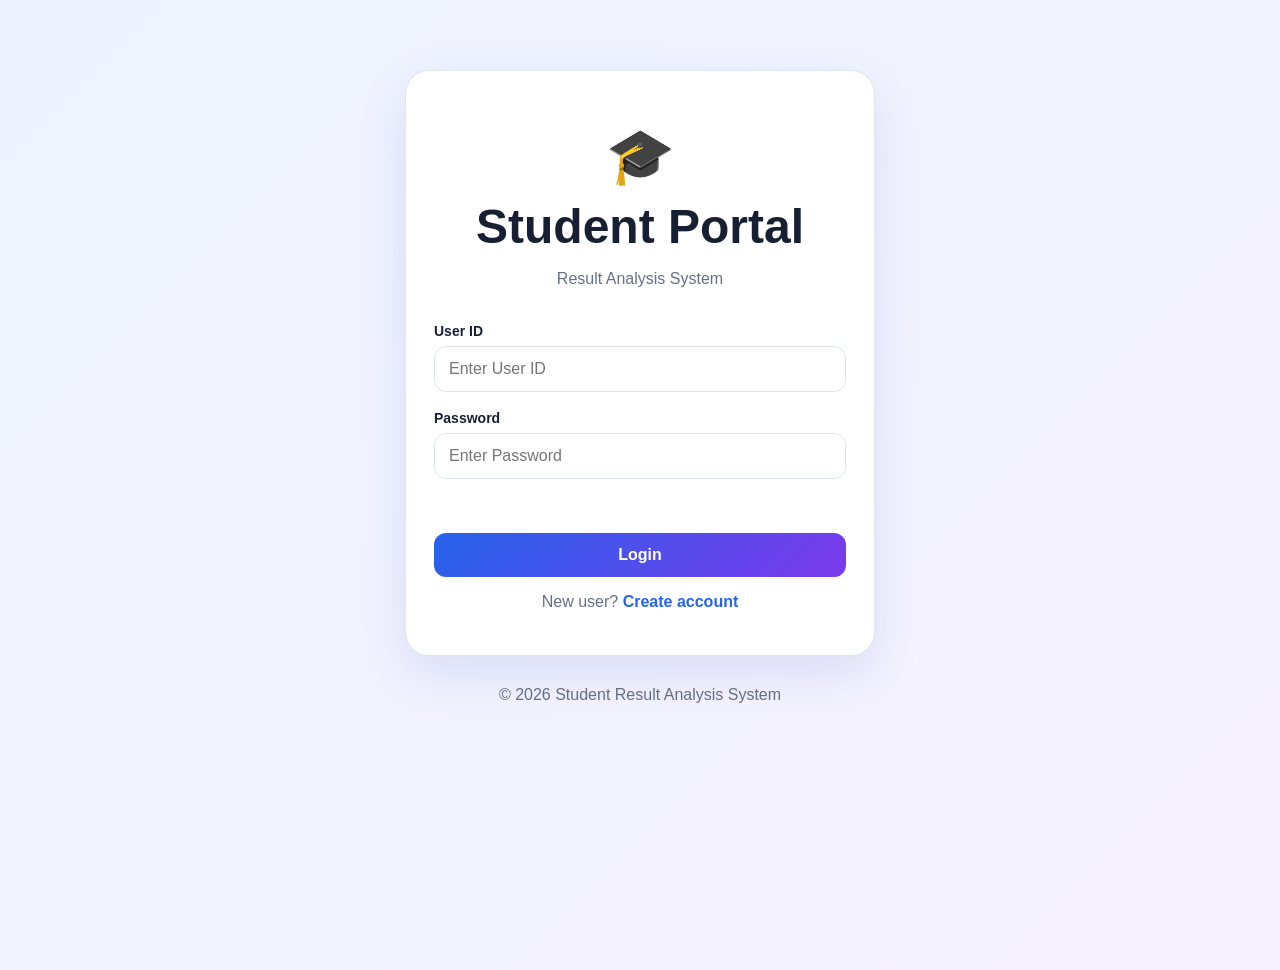
==== Frontend_Development/index.html @ 5ea8627a "fix: make Excel upload workflow responsive" ====
<!doctype html>
<html lang="en">

<head>
    <meta charset="UTF-8">
    <meta name="viewport" content="width=device-width,initial-scale=1">
    <title>Result Analysis | Login</title>
    <link rel="stylesheet" href="styles.css">
</head>

<body>
    <div class="auth-wrap">
        <div class="card">
            <div class="center">
                <div class="hero">
                    <div class="icon">🎓</div>
                    <h1>Student Portal</h1>
                    <p>Result Analysis System</p>
                </div>
            </div>
            <form id="loginForm" autocomplete="on">
                <div class="field"><label for="userId">User ID</label><input id="userId" name="userId"
                        autocomplete="username" required placeholder="Enter User ID"></div><br>
                <div class="field"><label for="password">Password</label><input id="password" name="password"
                        type="password" autocomplete="current-password" required placeholder="Enter Password"></div>
                <p id="loginMessage" class="message"></p><button class="btn" style="width:100%">Login</button>
            </form>
            <p class="center muted">New user? <button class="link-btn" id="createAccount" type="button">Create
                    account</button></p>
        </div>
        <div class="footer">© 2026 Student Result Analysis System</div>
    </div>
    <script src="config.js"></script>
    <script src="script.js"></script>
</body>

</html>
---- Frontend_Development/styles.css ----
:root {
    --bg: #eef4ff;
    --card: #fff;
    --text: #172033;
    --muted: #667085;
    --primary: #2563eb;
    --primary2: #7c3aed;
    --border: #dbe4f0;
    --success: #15803d;
    --danger: #dc2626;
    --shadow: 0 18px 50px rgba(30, 64, 175, .12)
}

* {
    box-sizing: border-box
}

body {
    margin: 0;
    font-family: Inter, Segoe UI, Arial, sans-serif;
    color: var(--text);
    background: linear-gradient(135deg, #eef4ff, #f7f2ff);
    min-height: 100vh
}

button,
input,
select {
    font: inherit
}

button {
    cursor: pointer
}

.topbar {
    padding: 22px 7%;
    display: flex;
    justify-content: space-between;
    align-items: center
}

.brand {
    font-weight: 800;
    font-size: 22px
}

.brand span {
    color: var(--primary)
}

.page {
    width: min(1100px, 92%);
    margin: 25px auto 50px
}

.hero {
    text-align: center;
    margin: 25px 0 35px
}

.hero .icon {
    font-size: 55px
}

.hero h1 {
    margin: 10px 0 6px;
    font-size: clamp(30px, 5vw, 48px)
}

.hero p,
.subtitle {
    color: var(--muted)
}

.card {
    background: rgba(255, 255, 255, .94);
    border: 1px solid rgba(219, 228, 240, .9);
    border-radius: 24px;
    padding: 28px;
    box-shadow: var(--shadow)
}

.form-grid {
    display: grid;
    grid-template-columns: repeat(2, 1fr);
    gap: 18px
}

.field {
    display: flex;
    flex-direction: column;
    gap: 7px
}

.field.full {
    grid-column: 1/-1
}

.field label {
    font-weight: 700;
    font-size: 14px
}

.field input,
.field select {
    border: 1px solid var(--border);
    border-radius: 12px;
    padding: 13px 14px;
    outline: none;
    background: #fff
}

.field input:focus,
.field select:focus {
    border-color: var(--primary);
    box-shadow: 0 0 0 3px rgba(37, 99, 235, .12)
}

.btn {
    border: 0;
    border-radius: 12px;
    padding: 13px 18px;
    background: linear-gradient(135deg, var(--primary), var(--primary2));
    color: #fff;
    font-weight: 800
}

.btn.secondary {
    background: #eef4ff;
    color: var(--primary)
}

.btn.danger {
    background: #fee2e2;
    color: #b91c1c
}

.actions {
    display: flex;
    gap: 12px;
    flex-wrap: wrap;
    margin-top: 20px
}

.message {
    min-height: 22px;
    font-weight: 700
}

.muted {
    color: var(--muted)
}

.captcha {
    display: flex;
    align-items: center;
    gap: 10px
}

.captcha-code {
    font-weight: 900;
    letter-spacing: 5px;
    padding: 12px 16px;
    border-radius: 12px;
    background: #eef4ff;
    color: #1d4ed8
}

.center {
    text-align: center
}

.auth-wrap {
    width: min(470px, 92%);
    margin: 70px auto
}

.auth-wrap .card {
    text-align: left
}

.link-btn {
    border: 0;
    background: none;
    color: var(--primary);
    font-weight: 800;
    padding: 0
}

.footer {
    text-align: center;
    color: var(--muted);
    padding: 30px
}

.nav {
    display: flex;
    gap: 10px;
    flex-wrap: wrap
}

.dashboard-layout {
    display: grid;
    grid-template-columns: 230px 1fr;
    min-height: 100vh
}

.sidebar {
    background: #101b3a;
    color: #fff;
    padding: 24px 16px;
    position: sticky;
    top: 0;
    height: 100vh
}

.sidebar h2 {
    margin: 0 0 4px
}

.sidebar p {
    color: #b9c4df
}

.menu {
    display: grid;
    gap: 10px;
    margin-top: 30px
}

.menu button {
    border: 0;
    background: transparent;
    color: #dce6ff;
    text-align: left;
    padding: 12px;
    border-radius: 12px
}

.menu button:hover {
    background: #1e2a50
}

.main {
    padding: 25px
}

.profile-top {
    display: flex;
    justify-content: space-between;
    gap: 15px;
    align-items: center;
    margin-bottom: 20px
}

.detail-grid,
.summary-grid {
    display: grid;
    grid-template-columns: repeat(3, 1fr);
    gap: 15px
}

.detail,
.summary {
    padding: 18px;
    border: 1px solid var(--border);
    border-radius: 16px;
    background: #fbfdff
}

.detail small,
.summary small {
    color: var(--muted);
    display: block
}

.detail strong,
.summary strong {
    display: block;
    font-size: 22px;
    margin-top: 7px
}

.summary-grid {
    grid-template-columns: repeat(4, 1fr);
    margin: 18px 0
}

.table-wrap {
    overflow: auto
}

table {
    width: 100%;
    border-collapse: collapse;
    min-width: 700px
}

th,
td {
    text-align: left;
    padding: 13px;
    border-bottom: 1px solid var(--border)
}

th {
    background: #f5f8ff
}

.status-pass {
    color: var(--success);
    font-weight: 800
}

.status-fail {
    color: var(--danger);
    font-weight: 800
}

.empty {
    padding: 30px;
    text-align: center;
    color: var(--muted)
}

.rank-grid {
    display: grid;
    grid-template-columns: 1fr 1fr;
    gap: 18px
}

.notice {
    padding: 12px 15px;
    border-radius: 12px;
    background: #fff7ed;
    color: #9a3412;
    margin-bottom: 15px
}

.hidden {
    display: none
}

@media(max-width:850px) {
    .dashboard-layout {
        display: block
    }

    .sidebar {
        position: relative;
        height: auto
    }

    .menu {
        display: flex;
        flex-wrap: wrap
    }

    .detail-grid,
    .summary-grid,
    .rank-grid {
        grid-template-columns: 1fr 1fr
    }

    .form-grid {
        grid-template-columns: 1fr
    }
}

@media(max-width:560px) {
    .topbar {
        padding: 18px 4%
    }

    .page {
        width: 94%
    }

    .card {
        padding: 20px
    }

    .detail-grid,
    .summary-grid {
        grid-template-columns: 1fr
    }

    .main {
        padding: 15px
    }
}

.chart-wrap {
    width: 100%;
    overflow: hidden;
    border-radius: 16px;
    background: #fbfdff;
    border: 1px solid var(--border);
    padding: 10px
}

.chart-wrap canvas {
    display: block;
    max-width: 100%
}

.chart-note {
    margin: 10px 0 0;
    font-size: 13px
}

.analytics-grid {
    margin-top: 18px
}

.analytics-grid .card {
    min-width: 0
}

@media print {
    body {
        background: #fff !important
    }

    .topbar,
    .footer,
    #refreshBtn,
    #backBtn,
    #logoutBtn,
    #pdfBtn {
        display: none !important
    }

    .page {
        width: 100%;
        margin: 0
    }

    .card {
        box-shadow: none;
        break-inside: avoid
    }

    .chart-wrap {
        border: 0
    }

    .notice {
        border: 1px solid #ddd
    }

    .analytics-grid {
        grid-template-columns: 1fr 1fr
    }

    table {
        min-width: 0;
        font-size: 10px
    }

    th,
    td {
        padding: 7px
    }

    .hero {
        margin: 0 0 15px
    }

    .print-area {
        padding: 0
    }
}

.rank-actions-card {
    margin-bottom: 18px;
    text-align: center
}

.rank-actions-card h2 {
    margin-bottom: 6px
}

.analysis-buttons {
    display: flex;
    justify-content: center;
    gap: 12px;
    flex-wrap: wrap;
    margin-top: 20px
}

.analysis-panel {
    margin-bottom: 18px
}

.top-student {
    margin-top: 20px
}

.topper-highlight {
    display: flex;
    align-items: center;
    gap: 18px;
    padding: 20px;
    border: 1px solid var(--border);
    border-radius: 18px;
    background: linear-gradient(135deg, #fff9e6, #f5f3ff)
}

.topper-medal {
    font-size: 42px
}

.topper-highlight h3 {
    margin: 3px 0;
    font-size: 24px
}

.topper-highlight p {
    margin: 5px 0;
    color: var(--muted)
}

.top-rank {
    margin-left: auto;
    font-weight: 900;
    color: var(--primary);
    font-size: 18px;
    white-space: nowrap
}

@media(max-width:560px) {
    .analysis-buttons .btn {
        width: 100%
    }

    .topper-highlight {
        align-items: flex-start;
        flex-wrap: wrap
    }

    .top-rank {
        margin-left: 0;
        width: 100%
    }
}

@media print {
    .rank-actions-card {
        display: none !important
    }

    .analysis-panel {
        display: block !important
    }

    .analysis-panel.hidden {
        display: block !important
    }

    .topbar {
        display: none !important
    }

    .page {
        margin: 0 auto
    }

    .footer {
        display: none !important
    }
}
/* Enhanced auth animations */
.auth-wrap .card {
    animation: cardIn .7s ease both;
    backdrop-filter: blur(8px);
}
.auth-wrap .hero .icon {
    display: inline-block;
    animation: floatIcon 3s ease-in-out infinite;
}
.auth-wrap .field {
    animation: fieldIn .55s ease both;
}
.auth-wrap .field:nth-child(2) { animation-delay: .05s; }
.auth-wrap .field:nth-child(3) { animation-delay: .10s; }
.auth-wrap .field:nth-child(4) { animation-delay: .15s; }
.auth-wrap .field:nth-child(5) { animation-delay: .20s; }
.auth-wrap .btn {
    transition: transform .2s ease, box-shadow .2s ease, filter .2s ease;
}
.auth-wrap .btn:hover {
    transform: translateY(-2px);
    box-shadow: 0 10px 24px rgba(37, 99, 235, .20);
    filter: brightness(1.03);
}
.auth-wrap .field input {
    transition: border-color .2s ease, box-shadow .2s ease, transform .2s ease;
}
.auth-wrap .field input:focus {
    transform: translateY(-1px);
}
@keyframes cardIn {
    from { opacity: 0; transform: translateY(22px) scale(.98); }
    to { opacity: 1; transform: translateY(0) scale(1); }
}
@keyframes floatIcon {
    0%, 100% { transform: translateY(0); }
    50% { transform: translateY(-7px); }
}
@keyframes fieldIn {
    from { opacity: 0; transform: translateX(-10px); }
    to { opacity: 1; transform: translateX(0); }
}
@media (prefers-reduced-motion: reduce) {
    .auth-wrap .card, .auth-wrap .field, .auth-wrap .hero .icon {
        animation: none !important;
    }
}

/* ===== Responsive Upload & Import Success — globally enforce no horizontal overflow ===== */
.upload-grid { display:grid; grid-template-columns: repeat(4,1fr); gap:16px; margin:14px 0; align-items:end; }
.upload-grid .field { min-width:0; }
.file-drop { max-width:100%; overflow:hidden; box-sizing:border-box; }
.file-drop p { word-break:break-word; overflow-wrap:anywhere; }
.alert { word-break:break-word; overflow-wrap:anywhere; }
.stat-box, .detail, .summary { min-width:0; overflow-wrap:anywhere; }
.stat-box strong { word-break:break-word; }
.table-wrap { overflow-x:auto; -webkit-overflow-scrolling:touch; max-width:100%; }
.card, .main, .page, .import-layout { max-width:100%; overflow-x:hidden; box-sizing:border-box; }
#successWarnings, #confirmSummary, #successSummary, #previewUploaderInfo { overflow-wrap:anywhere; word-break:break-word; }
@media(max-width:1024px){
    .upload-grid { grid-template-columns: repeat(2,1fr); }
    .stats-grid { grid-template-columns: repeat(2,1fr); }
    .success-grid, #successCard .stats-grid { grid-template-columns: repeat(2,1fr); }
}
@media(max-width:640px){
    .upload-grid { grid-template-columns:1fr; }
    .stats-grid { grid-template-columns:1fr; }
    .success-grid, #successCard .stats-grid { grid-template-columns:1fr; }
    .file-drop { padding:14px; }
    .actions { flex-direction:column; }
    .actions .btn, .actions a.btn { width:100%; box-sizing:border-box; text-align:center; }
}
@media(max-width:768px){
    .upload-grid .file-drop { padding:14px; }
}
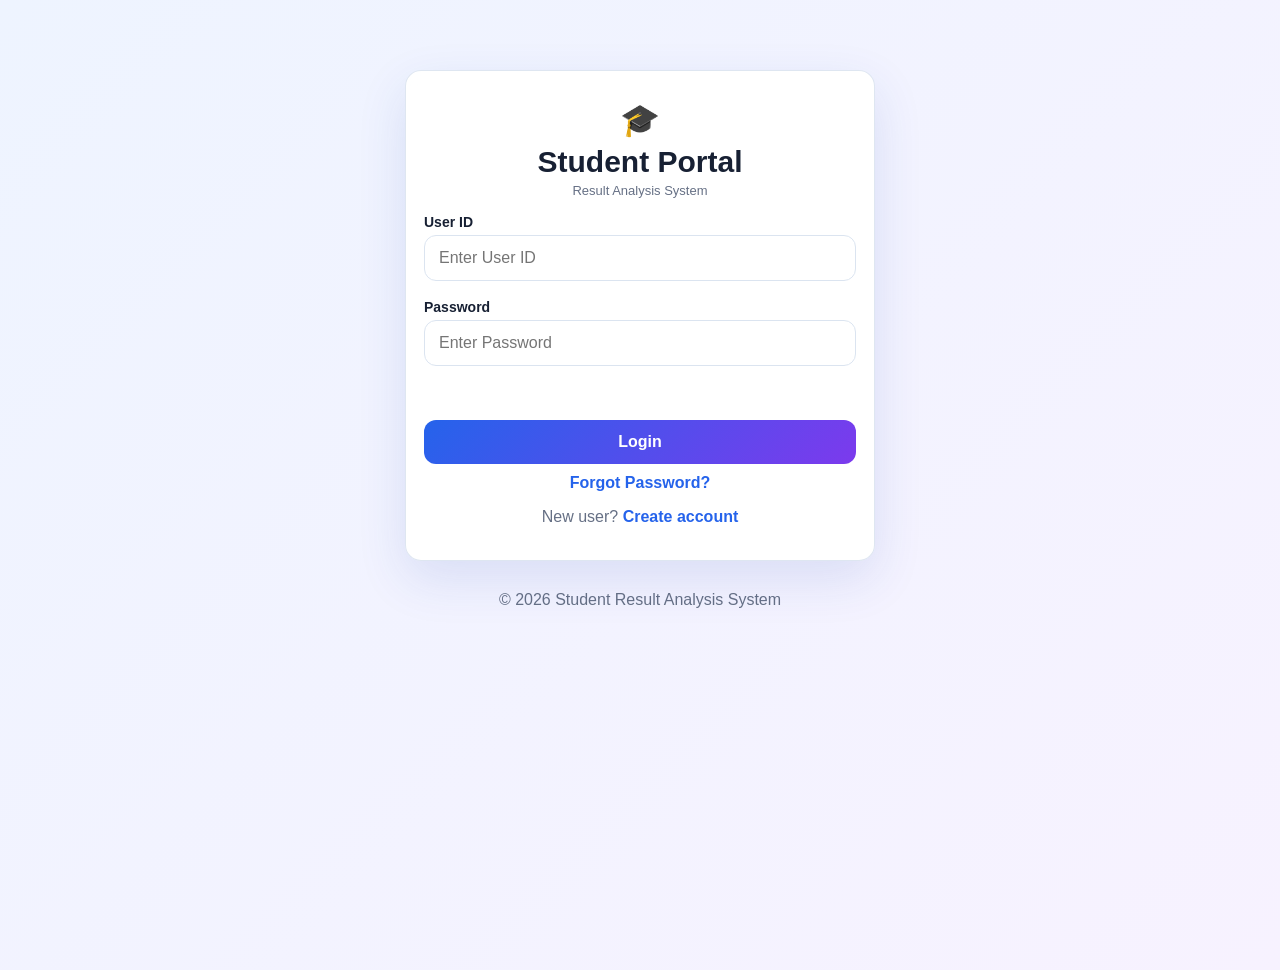
==== commit 0cf9bdf4: "feat(backend): Add VTU 2022 scheme credit mapping and CreditResolver - Add SubjectCredit entity, rep" ====
--- a/Frontend_Development/index.html
+++ b/Frontend_Development/index.html
@@ -25,6 +25,7 @@
                         type="password" autocomplete="current-password" required placeholder="Enter Password"></div>
                 <p id="loginMessage" class="message"></p><button class="btn" style="width:100%">Login</button>
             </form>
+            <p class="center muted" style="margin-top:10px;"><button class="link-btn" id="forgotPasswordBtn" type="button">Forgot Password?</button></p>
             <p class="center muted">New user? <button class="link-btn" id="createAccount" type="button">Create
                     account</button></p>
         </div>
--- a/Frontend_Development/styles.css
+++ b/Frontend_Development/styles.css
@@ -34,7 +34,7 @@
 }
 
 .topbar {
-    padding: 22px 7%;
+    padding: 12px 5%;
     display: flex;
     justify-content: space-between;
     align-items: center
@@ -42,7 +42,7 @@
 
 .brand {
     font-weight: 800;
-    font-size: 22px
+    font-size: 20px
 }
 
 .brand span {
@@ -51,46 +51,48 @@
 
 .page {
     width: min(1100px, 92%);
-    margin: 25px auto 50px
+    margin: 12px auto 24px
 }
 
 .hero {
     text-align: center;
-    margin: 25px 0 35px
+    margin: 12px 0 16px
 }
 
 .hero .icon {
-    font-size: 55px
+    font-size: 32px
 }
 
 .hero h1 {
-    margin: 10px 0 6px;
-    font-size: clamp(30px, 5vw, 48px)
+    margin: 6px 0 4px;
+    font-size: clamp(22px, 3.5vw, 30px)
 }
 
 .hero p,
 .subtitle {
-    color: var(--muted)
+    color: var(--muted);
+    font-size: 13px;
+    margin: 4px 0 0;
 }
 
 .card {
     background: rgba(255, 255, 255, .94);
     border: 1px solid rgba(219, 228, 240, .9);
-    border-radius: 24px;
-    padding: 28px;
+    border-radius: 16px;
+    padding: 18px;
     box-shadow: var(--shadow)
 }
 
 .form-grid {
     display: grid;
     grid-template-columns: repeat(2, 1fr);
-    gap: 18px
+    gap: 12px
 }
 
 .field {
     display: flex;
     flex-direction: column;
-    gap: 7px
+    gap: 5px
 }
 
 .field.full {
@@ -201,18 +203,26 @@
 }
 
 .dashboard-layout {
-    display: grid;
-    grid-template-columns: 230px 1fr;
-    min-height: 100vh
+    display: flex;
+    height: 100vh;
+    overflow: hidden;
 }
 
 .sidebar {
+    width: 240px;
+    flex: 0 0 240px;
     background: #101b3a;
     color: #fff;
-    padding: 24px 16px;
-    position: sticky;
+    padding: 20px 16px;
+    position: fixed;
     top: 0;
-    height: 100vh
+    left: 0;
+    bottom: 0;
+    height: 100vh;
+    overflow-y: auto;
+    overflow-x: hidden;
+    z-index: 100;
+    box-sizing: border-box;
 }
 
 .sidebar h2 {
@@ -243,48 +253,55 @@
 }
 
 .main {
-    padding: 25px
+    margin-left: 240px;
+    flex: 1;
+    height: 100vh;
+    overflow-y: auto;
+    overflow-x: hidden;
+    padding: 16px;
+    box-sizing: border-box;
 }
 
 .profile-top {
     display: flex;
     justify-content: space-between;
-    gap: 15px;
+    gap: 12px;
     align-items: center;
-    margin-bottom: 20px
+    margin-bottom: 12px
 }
 
 .detail-grid,
 .summary-grid {
     display: grid;
     grid-template-columns: repeat(3, 1fr);
-    gap: 15px
+    gap: 10px
 }
 
 .detail,
 .summary {
-    padding: 18px;
+    padding: 12px;
     border: 1px solid var(--border);
-    border-radius: 16px;
+    border-radius: 12px;
     background: #fbfdff
 }
 
 .detail small,
 .summary small {
     color: var(--muted);
-    display: block
+    display: block;
+    font-size: 12px;
 }
 
 .detail strong,
 .summary strong {
     display: block;
-    font-size: 22px;
-    margin-top: 7px
+    font-size: 18px;
+    margin-top: 4px
 }
 
 .summary-grid {
     grid-template-columns: repeat(4, 1fr);
-    margin: 18px 0
+    margin: 12px 0
 }
 
 .table-wrap {
@@ -344,17 +361,45 @@
 
 @media(max-width:850px) {
     .dashboard-layout {
-        display: block
+        display: block;
+        height: auto;
+        overflow: visible;
     }
 
     .sidebar {
-        position: relative;
-        height: auto
-    }
-
-    .menu {
-        display: flex;
-        flex-wrap: wrap
+        position: fixed;
+        top: 0;
+        left: -260px;
+        width: 240px;
+        height: 100vh;
+        z-index: 200;
+        transition: left 0.3s ease;
+        overflow-y: auto;
+    }
+    .sidebar.open {
+        left: 0;
+    }
+    .main {
+        margin-left: 0;
+        height: auto;
+        overflow: visible;
+        padding: 12px;
+    }
+    .sidebar-overlay {
+        display: none;
+        position: fixed;
+        top: 0;
+        left: 0;
+        right: 0;
+        bottom: 0;
+        background: rgba(0,0,0,0.4);
+        z-index: 150;
+    }
+    .sidebar-overlay.show {
+        display: block;
+    }
+    .hamburger {
+        display: inline-flex !important;
     }
 
     .detail-grid,
@@ -366,6 +411,18 @@
     .form-grid {
         grid-template-columns: 1fr
     }
+}
+.hamburger {
+    display: none;
+    background: #eef4ff;
+    border: 1px solid #dbe4f0;
+    border-radius: 8px;
+    padding: 8px 10px;
+    font-size: 18px;
+    cursor: pointer;
+}
+.sidebar-overlay {
+    display: none;
 }
 
 @media(max-width:560px) {
